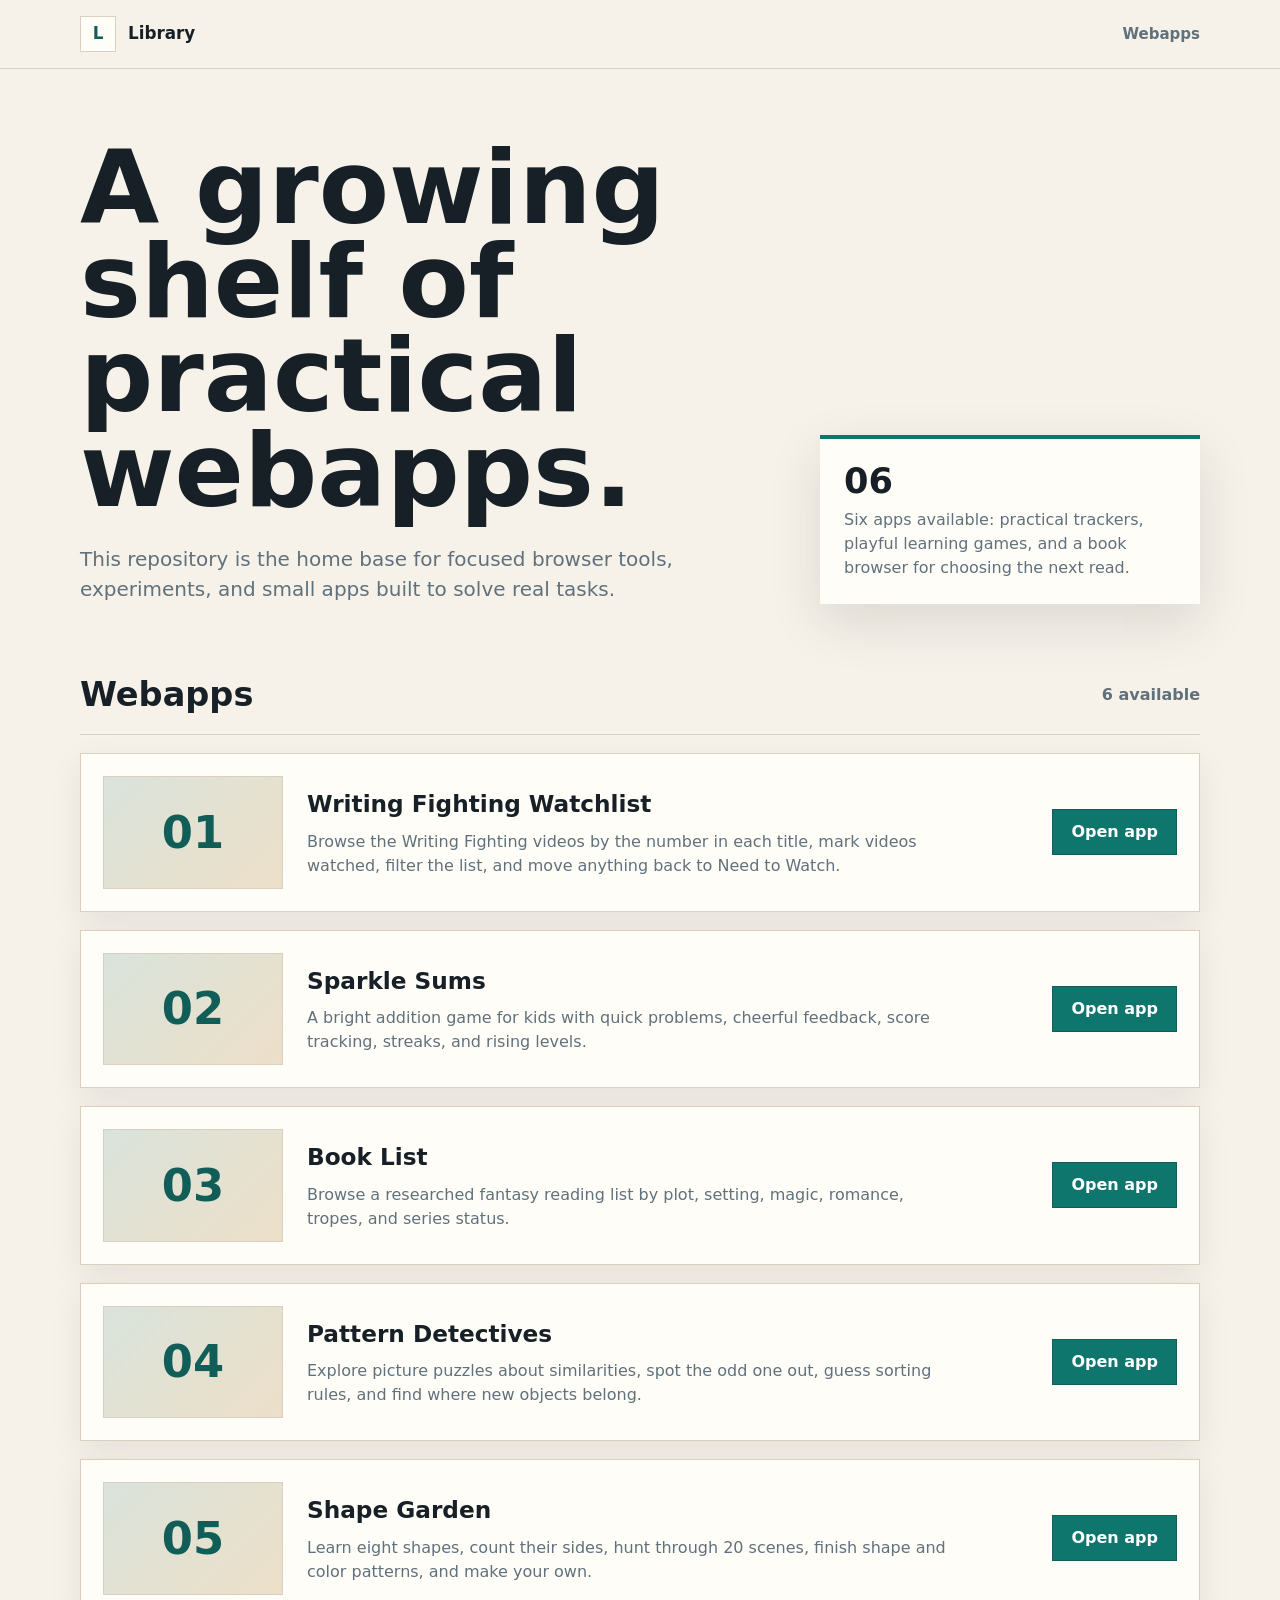
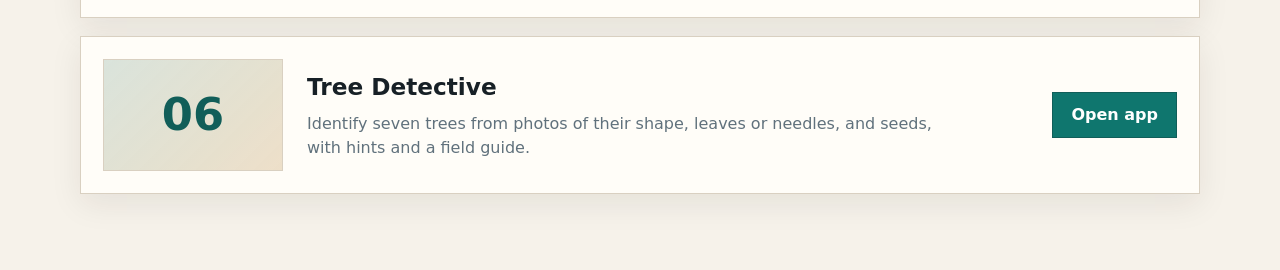
==== index.html @ df30adca "tree game creation" ====
<!DOCTYPE html>
<html lang="en">
<head>
  <meta charset="UTF-8" />
  <meta name="viewport" content="width=device-width, initial-scale=1.0" />
  <title>Library | Webapp Repository</title>
  <meta name="description" content="A growing library of small webapps and useful browser tools." />
  <style>
    :root {
      --ink: #172026;
      --muted: #60717c;
      --bg: #f6f2ea;
      --paper: #fffdf8;
      --line: #d9d0c1;
      --accent: #0f766e;
      --accent-dark: #115e59;
      --gold: #c38b2f;
      --shadow: 0 18px 50px rgba(35, 31, 24, 0.12);
    }

    * {
      box-sizing: border-box;
    }

    body {
      margin: 0;
      font-family: Inter, ui-sans-serif, system-ui, -apple-system, BlinkMacSystemFont, "Segoe UI", sans-serif;
      color: var(--ink);
      background: var(--bg);
      line-height: 1.5;
    }

    a {
      color: inherit;
      text-decoration: none;
    }

    .shell {
      width: min(1120px, calc(100% - 32px));
      margin: 0 auto;
    }

    header {
      border-bottom: 1px solid var(--line);
      background: rgba(246, 242, 234, 0.88);
      backdrop-filter: blur(12px);
      position: sticky;
      top: 0;
      z-index: 5;
    }

    nav {
      min-height: 68px;
      display: flex;
      align-items: center;
      justify-content: space-between;
      gap: 20px;
    }

    .brand {
      display: flex;
      align-items: center;
      gap: 12px;
      font-weight: 800;
      font-size: 1.05rem;
    }

    .mark {
      width: 36px;
      height: 36px;
      display: grid;
      place-items: center;
      border: 1px solid var(--line);
      background: var(--paper);
      color: var(--accent-dark);
      font-weight: 900;
    }

    .nav-link {
      color: var(--muted);
      font-weight: 700;
      font-size: 0.94rem;
    }

    main {
      min-height: calc(100vh - 69px);
    }

    .hero {
      padding: 72px 0 34px;
      display: grid;
      grid-template-columns: minmax(0, 1fr) 380px;
      gap: 52px;
      align-items: end;
    }

    h1 {
      margin: 0;
      max-width: 820px;
      font-size: clamp(3rem, 8vw, 6.8rem);
      line-height: 0.92;
      letter-spacing: 0;
    }

    .lead {
      margin: 26px 0 0;
      max-width: 660px;
      color: var(--muted);
      font-size: clamp(1.05rem, 2vw, 1.25rem);
    }

    .summary {
      border-top: 4px solid var(--accent);
      background: var(--paper);
      box-shadow: var(--shadow);
      padding: 24px;
    }

    .summary p {
      margin: 0;
      color: var(--muted);
    }

    .summary strong {
      display: block;
      color: var(--ink);
      font-size: 2.2rem;
      line-height: 1;
      margin-bottom: 10px;
    }

    .apps {
      padding: 32px 0 76px;
    }

    .section-title {
      display: flex;
      align-items: center;
      justify-content: space-between;
      gap: 18px;
      margin-bottom: 18px;
      border-bottom: 1px solid var(--line);
      padding-bottom: 14px;
    }

    h2 {
      margin: 0;
      font-size: clamp(1.5rem, 3vw, 2.1rem);
    }

    .count {
      color: var(--muted);
      font-weight: 700;
    }

    .app-card {
      display: grid;
      grid-template-columns: 180px minmax(0, 1fr) auto;
      align-items: center;
      gap: 24px;
      padding: 22px;
      background: var(--paper);
      border: 1px solid var(--line);
      box-shadow: 0 10px 30px rgba(35, 31, 24, 0.08);
    }

    .app-card + .app-card {
      margin-top: 18px;
    }

    .app-icon {
      aspect-ratio: 16 / 10;
      display: grid;
      place-items: center;
      background:
        linear-gradient(135deg, rgba(15, 118, 110, 0.12), rgba(195, 139, 47, 0.18)),
        var(--bg);
      border: 1px solid var(--line);
      color: var(--accent-dark);
      font-size: 2.8rem;
      font-weight: 900;
    }

    .app-card h3 {
      margin: 0 0 8px;
      font-size: 1.45rem;
    }

    .app-card p {
      margin: 0;
      color: var(--muted);
      max-width: 640px;
    }

    .button {
      display: inline-flex;
      align-items: center;
      justify-content: center;
      min-height: 46px;
      padding: 0 18px;
      background: var(--accent);
      color: #fff;
      font-weight: 800;
      border: 1px solid var(--accent-dark);
      white-space: nowrap;
    }

    .button:hover {
      background: var(--accent-dark);
    }

    @media (max-width: 820px) {
      .hero,
      .app-card {
        grid-template-columns: 1fr;
      }

      .hero {
        padding-top: 48px;
        gap: 28px;
      }

      .summary {
        max-width: 420px;
      }

      .app-icon {
        width: min(100%, 260px);
      }

      .button {
        width: 100%;
      }
    }
  </style>
</head>
<body>
  <header>
    <nav class="shell" aria-label="Main navigation">
      <a class="brand" href="index.html">
        <span class="mark">L</span>
        <span>Library</span>
      </a>
      <a class="nav-link" href="#apps">Webapps</a>
    </nav>
  </header>

  <main>
    <section class="hero shell">
      <div>
        <h1>A growing shelf of practical webapps.</h1>
        <p class="lead">This repository is the home base for focused browser tools, experiments, and small apps built to solve real tasks.</p>
      </div>
      <aside class="summary" aria-label="Repository summary">
        <strong data-app-total>06</strong>
        <p>Six apps available: practical trackers, playful learning games, and a book browser for choosing the next read.</p>
      </aside>
    </section>

    <section class="apps shell" id="apps" aria-labelledby="apps-title">
      <div class="section-title">
        <h2 id="apps-title">Webapps</h2>
        <span class="count" data-app-count>6 available</span>
      </div>

      <!-- APP_LIST_START -->
      <article class="app-card">
        <div class="app-icon" aria-hidden="true">01</div>
        <div>
          <h3>Writing Fighting Watchlist</h3>
          <p>Browse the Writing Fighting videos by the number in each title, mark videos watched, filter the list, and move anything back to Need to Watch.</p>
        </div>
        <a class="button" href="apps/writing-fighting-watchlist.html">Open app</a>
      </article>
      <article class="app-card">
        <div class="app-icon" aria-hidden="true">02</div>
        <div>
          <h3>Sparkle Sums</h3>
          <p>A bright addition game for kids with quick problems, cheerful feedback, score tracking, streaks, and rising levels.</p>
        </div>
        <a class="button" href="apps/sparkle-sums.html">Open app</a>
      </article>
      <article class="app-card">
        <div class="app-icon" aria-hidden="true">03</div>
        <div>
          <h3>Book List</h3>
          <p>Browse a researched fantasy reading list by plot, setting, magic, romance, tropes, and series status.</p>
        </div>
        <a class="button" href="apps/book-list.html">Open app</a>
      </article>
      <article class="app-card">
        <div class="app-icon" aria-hidden="true">04</div>
        <div>
          <h3>Pattern Detectives</h3>
          <p>Explore picture puzzles about similarities, spot the odd one out, guess sorting rules, and find where new objects belong.</p>
        </div>
        <a class="button" href="apps/pattern-detectives.html">Open app</a>
      </article>
            <article class="app-card">
        <div class="app-icon" aria-hidden="true">05</div>
        <div>
          <h3>Shape Garden</h3>
          <p>Learn eight shapes, count their sides, hunt through 20 scenes, finish shape and color patterns, and make your own.</p>
        </div>
        <a class="button" href="apps/shape-garden.html">Open app</a>
      </article>
            <article class="app-card">
        <div class="app-icon" aria-hidden="true">06</div>
        <div>
          <h3>Tree Detective</h3>
          <p>Identify seven trees from photos of their shape, leaves or needles, and seeds, with hints and a field guide.</p>
        </div>
        <a class="button" href="apps/tree-detective.html">Open app</a>
      </article>
      <!-- APP_LIST_END -->
    </section>
  </main>
</body>
</html>
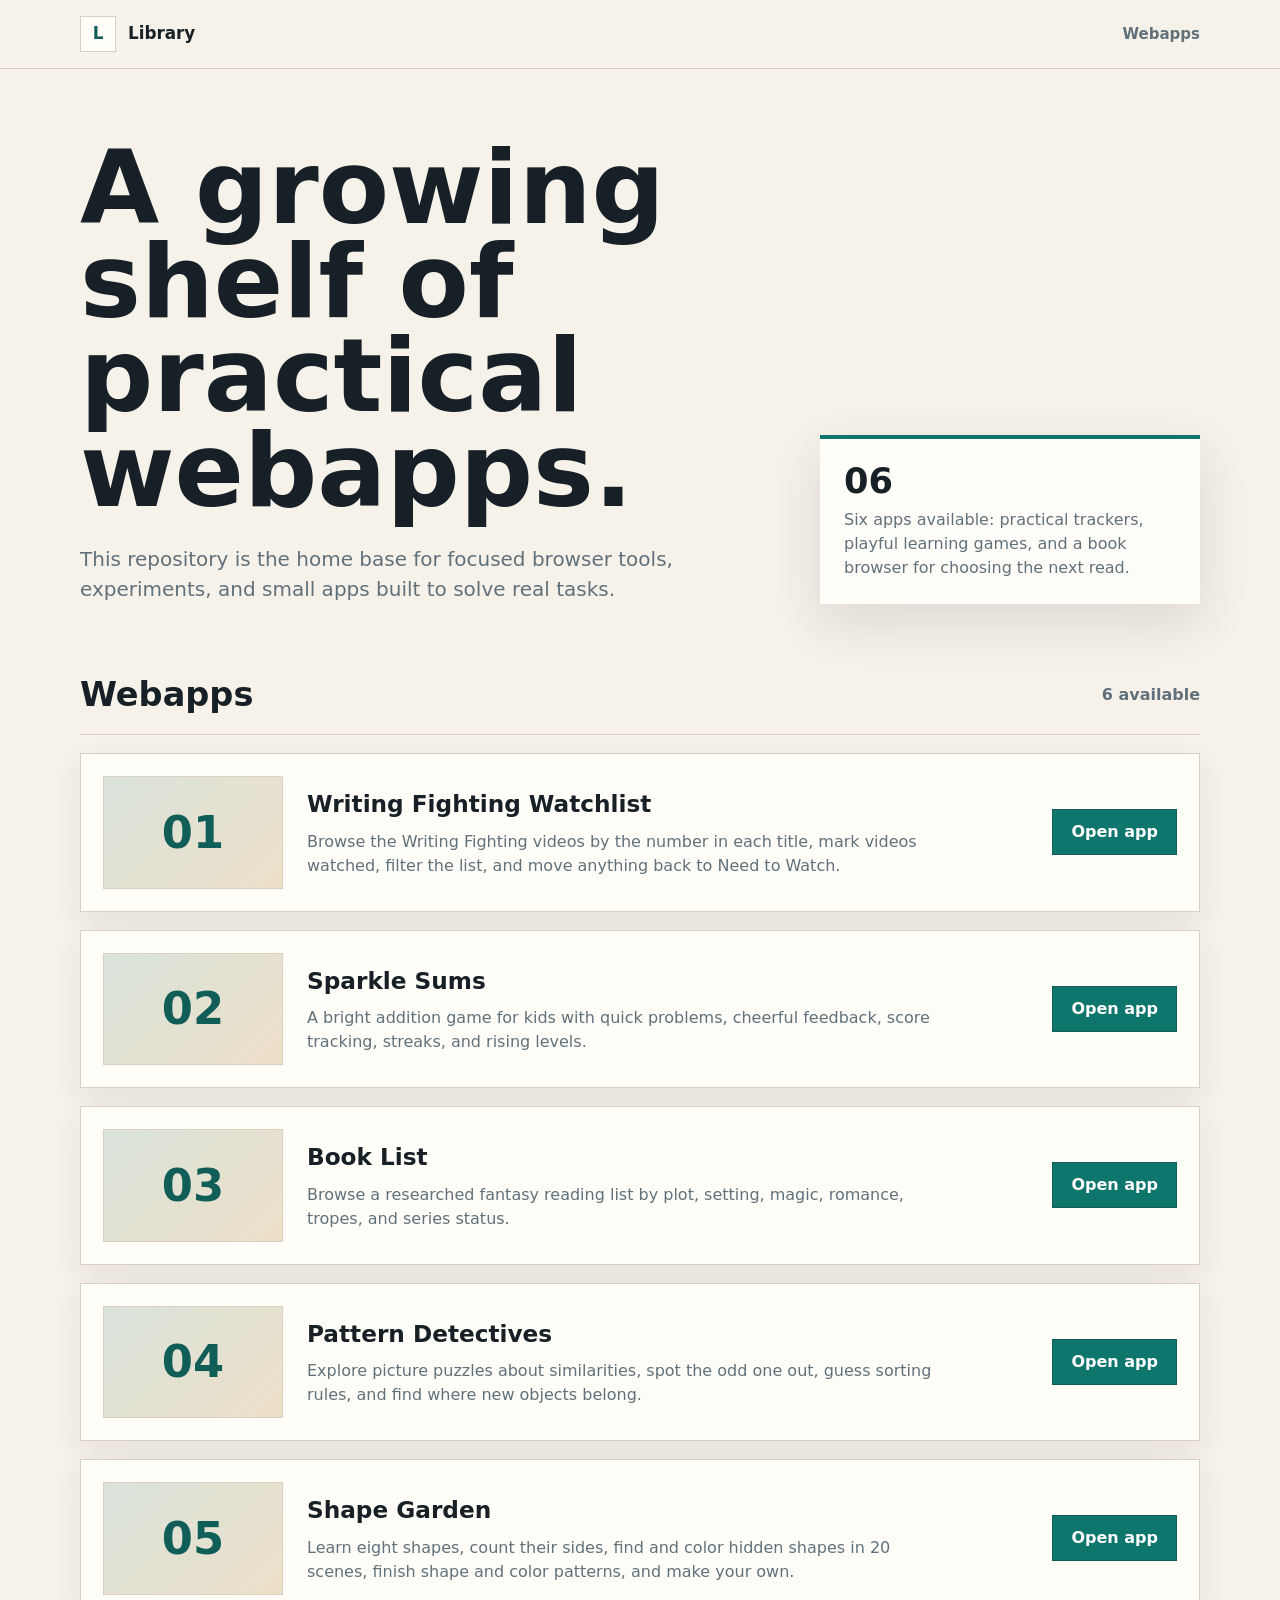
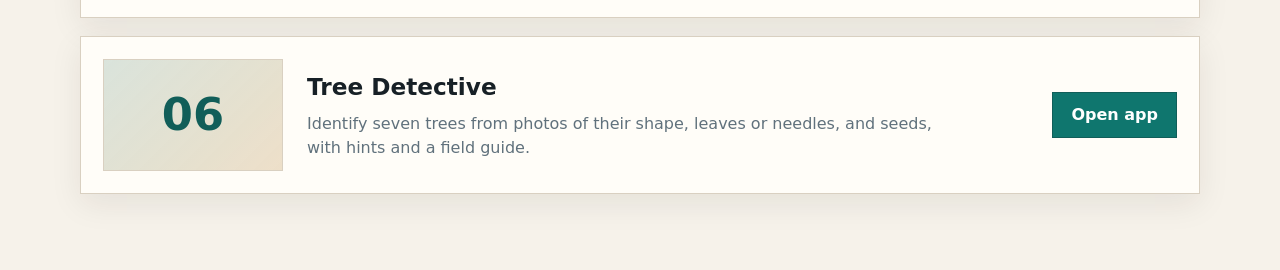
==== commit 62ab4cdb: "shape hunt update" ====
--- a/index.html
+++ b/index.html
@@ -300,7 +300,7 @@
         <div class="app-icon" aria-hidden="true">05</div>
         <div>
           <h3>Shape Garden</h3>
-          <p>Learn eight shapes, count their sides, hunt through 20 scenes, finish shape and color patterns, and make your own.</p>
+          <p>Learn eight shapes, count their sides, find and color hidden shapes in 20 scenes, finish shape and color patterns, and make your own.</p>
         </div>
         <a class="button" href="apps/shape-garden.html">Open app</a>
       </article>
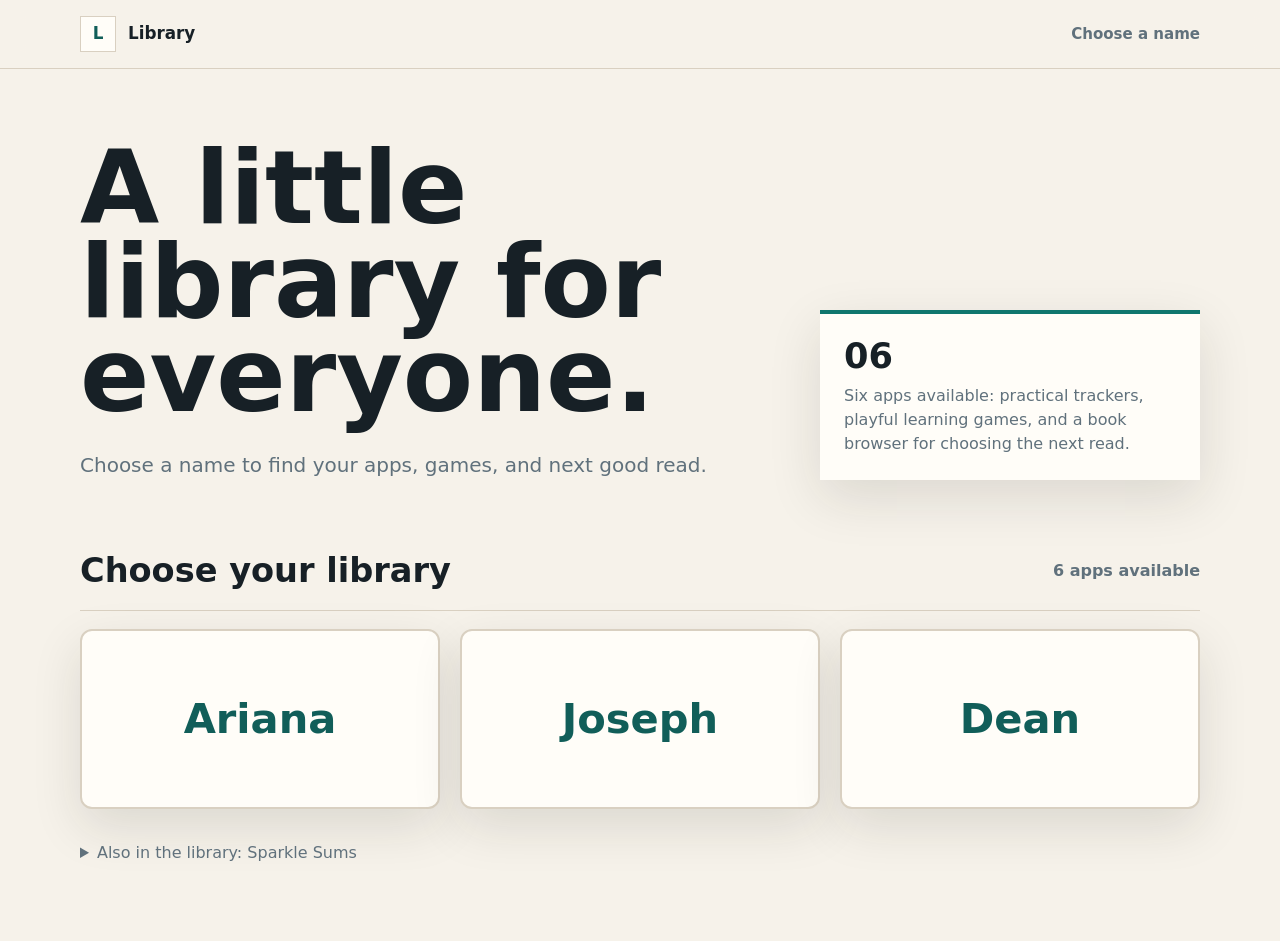
==== commit 22e34d30: "website update" ====
--- a/index.html
+++ b/index.html
@@ -232,6 +232,55 @@
         width: 100%;
       }
     }
+
+    [hidden] { display: none !important; }
+
+    .people {
+      display: grid;
+      grid-template-columns: repeat(3, minmax(0, 1fr));
+      gap: 20px;
+      margin-bottom: 32px;
+    }
+
+    .person-button {
+      min-height: 180px;
+      padding: 32px 20px;
+      border: 2px solid var(--line);
+      border-radius: 12px;
+      background: var(--paper);
+      color: var(--accent-dark);
+      box-shadow: var(--shadow);
+      font: inherit;
+      font-size: clamp(1.8rem, 4vw, 2.6rem);
+      font-weight: 800;
+      cursor: pointer;
+    }
+
+    .person-button:hover { border-color: var(--accent); }
+    .person-button[aria-expanded="true"] {
+      background: var(--accent-dark);
+      border-color: var(--accent-dark);
+      color: #fff;
+    }
+    :is(button, a):focus-visible {
+      outline: 3px solid var(--gold);
+      outline-offset: 5px;
+    }
+    .person-panel { scroll-margin-top: 90px; }
+    .empty-state {
+      padding: 36px;
+      border: 1px dashed var(--line);
+      border-radius: 12px;
+      background: var(--paper);
+      color: var(--muted);
+    }
+    .other-apps { margin: 32px 0 0; color: var(--muted); }
+    .other-apps a { color: var(--accent-dark); text-decoration: underline; }
+
+    @media (max-width: 600px) {
+      .people { grid-template-columns: 1fr; gap: 14px; }
+      .person-button { min-height: 108px; padding: 20px; }
+    }
   </style>
 </head>
 <body>
@@ -241,15 +290,15 @@
         <span class="mark">L</span>
         <span>Library</span>
       </a>
-      <a class="nav-link" href="#apps">Webapps</a>
+      <a class="nav-link" href="#apps">Choose a name</a>
     </nav>
   </header>
 
   <main>
     <section class="hero shell">
       <div>
-        <h1>A growing shelf of practical webapps.</h1>
-        <p class="lead">This repository is the home base for focused browser tools, experiments, and small apps built to solve real tasks.</p>
+        <h1>A little library for everyone.</h1>
+        <p class="lead">Choose a name to find your apps, games, and next good read.</p>
       </div>
       <aside class="summary" aria-label="Repository summary">
         <strong data-app-total>06</strong>
@@ -259,62 +308,111 @@
 
     <section class="apps shell" id="apps" aria-labelledby="apps-title">
       <div class="section-title">
-        <h2 id="apps-title">Webapps</h2>
-        <span class="count" data-app-count>6 available</span>
+        <h2 id="apps-title">Choose your library</h2>
+        <span class="count" data-app-count>6 apps available</span>
       </div>
+      <div class="people" aria-label="Choose a person">
+        <button class="person-button" type="button" id="ariana-button" aria-controls="ariana" aria-expanded="true">Ariana</button>
+        <button class="person-button" type="button" id="joseph-button" aria-controls="joseph" aria-expanded="true">Joseph</button>
+        <button class="person-button" type="button" id="dean-button" aria-controls="dean" aria-expanded="true">Dean</button>
+      </div>
 
       <!-- APP_LIST_START -->
-      <article class="app-card">
-        <div class="app-icon" aria-hidden="true">01</div>
-        <div>
-          <h3>Writing Fighting Watchlist</h3>
-          <p>Browse the Writing Fighting videos by the number in each title, mark videos watched, filter the list, and move anything back to Need to Watch.</p>
+      <section class="person-panel" id="ariana" aria-labelledby="ariana-title">
+        <div class="section-title">
+          <h2 id="ariana-title">Ariana</h2>
+          <span class="count">2 apps</span>
         </div>
-        <a class="button" href="apps/writing-fighting-watchlist.html">Open app</a>
-      </article>
-      <article class="app-card">
-        <div class="app-icon" aria-hidden="true">02</div>
-        <div>
-          <h3>Sparkle Sums</h3>
-          <p>A bright addition game for kids with quick problems, cheerful feedback, score tracking, streaks, and rising levels.</p>
+        <article class="app-card">
+          <div class="app-icon" aria-hidden="true">01</div>
+          <div>
+            <h3>Writing Fighting Watchlist</h3>
+            <p>Browse the Writing Fighting videos by the number in each title, mark videos watched, filter the list, and move anything back to Need to Watch.</p>
+          </div>
+          <a class="button" href="apps/writing-fighting-watchlist.html">Open app</a>
+        </article>
+        <article class="app-card">
+          <div class="app-icon" aria-hidden="true">03</div>
+          <div>
+            <h3>Book List</h3>
+            <p>Browse a researched fantasy reading list by plot, setting, magic, romance, tropes, and series status.</p>
+          </div>
+          <a class="button" href="apps/book-list.html">Open app</a>
+        </article>
+      </section>
+      <section class="person-panel" id="joseph" aria-labelledby="joseph-title">
+        <div class="section-title">
+          <h2 id="joseph-title">Joseph</h2>
+          <span class="count">3 apps</span>
         </div>
-        <a class="button" href="apps/sparkle-sums.html">Open app</a>
-      </article>
-      <article class="app-card">
-        <div class="app-icon" aria-hidden="true">03</div>
-        <div>
-          <h3>Book List</h3>
-          <p>Browse a researched fantasy reading list by plot, setting, magic, romance, tropes, and series status.</p>
+        <article class="app-card">
+          <div class="app-icon" aria-hidden="true">04</div>
+          <div>
+            <h3>Pattern Detectives</h3>
+            <p>Explore picture puzzles about similarities, spot the odd one out, guess sorting rules, and find where new objects belong.</p>
+          </div>
+          <a class="button" href="apps/pattern-detectives.html">Open app</a>
+        </article>
+        <article class="app-card">
+          <div class="app-icon" aria-hidden="true">05</div>
+          <div>
+            <h3>Shape Garden</h3>
+            <p>Learn eight shapes, count their sides, find and color hidden shapes in 20 scenes, finish shape and color patterns, and make your own.</p>
+          </div>
+          <a class="button" href="apps/shape-garden.html">Open app</a>
+        </article>
+        <article class="app-card">
+          <div class="app-icon" aria-hidden="true">06</div>
+          <div>
+            <h3>Tree Detective</h3>
+            <p>Identify seven trees from photos of their shape, leaves or needles, and seeds, with hints and a field guide.</p>
+          </div>
+          <a class="button" href="apps/tree-detective.html">Open app</a>
+        </article>
+      </section>
+      <section class="person-panel" id="dean" aria-labelledby="dean-title">
+        <div class="section-title">
+          <h2 id="dean-title">Dean</h2>
+          <span class="count">0 apps</span>
         </div>
-        <a class="button" href="apps/book-list.html">Open app</a>
-      </article>
-      <article class="app-card">
-        <div class="app-icon" aria-hidden="true">04</div>
-        <div>
-          <h3>Pattern Detectives</h3>
-          <p>Explore picture puzzles about similarities, spot the odd one out, guess sorting rules, and find where new objects belong.</p>
-        </div>
-        <a class="button" href="apps/pattern-detectives.html">Open app</a>
-      </article>
-            <article class="app-card">
-        <div class="app-icon" aria-hidden="true">05</div>
-        <div>
-          <h3>Shape Garden</h3>
-          <p>Learn eight shapes, count their sides, find and color hidden shapes in 20 scenes, finish shape and color patterns, and make your own.</p>
-        </div>
-        <a class="button" href="apps/shape-garden.html">Open app</a>
-      </article>
-            <article class="app-card">
-        <div class="app-icon" aria-hidden="true">06</div>
-        <div>
-          <h3>Tree Detective</h3>
-          <p>Identify seven trees from photos of their shape, leaves or needles, and seeds, with hints and a field guide.</p>
-        </div>
-        <a class="button" href="apps/tree-detective.html">Open app</a>
-      </article>
+        <p class="empty-state">No apps here yet.</p>
+      </section>
+      <details class="other-apps">
+        <summary>Also in the library: Sparkle Sums</summary>
+        <article class="app-card">
+          <div class="app-icon" aria-hidden="true">02</div>
+          <div>
+            <h3>Sparkle Sums</h3>
+            <p>A bright addition game for kids with quick problems, cheerful feedback, score tracking, streaks, and rising levels.</p>
+          </div>
+          <a class="button" href="apps/sparkle-sums.html">Open app</a>
+        </article>
+      </details>
       <!-- APP_LIST_END -->
     </section>
   </main>
+  <script>
+    const people = ['ariana', 'joseph', 'dean'];
+    function showLibrary(person) {
+      people.forEach(name => {
+        const selected = name === person;
+        document.getElementById(name).hidden = !selected;
+        document.getElementById(name + '-button').setAttribute('aria-expanded', String(selected));
+      });
+    }
+    people.forEach(name => {
+      document.getElementById(name + '-button').addEventListener('click', () => {
+        showLibrary(name);
+        history.pushState(null, '', '#' + name);
+      });
+    });
+    function showFromHash() {
+      const person = location.hash.slice(1);
+      showLibrary(people.includes(person) ? person : null);
+    }
+    window.addEventListener('hashchange', showFromHash);
+    showFromHash();
+  </script>
 </body>
 </html>
 
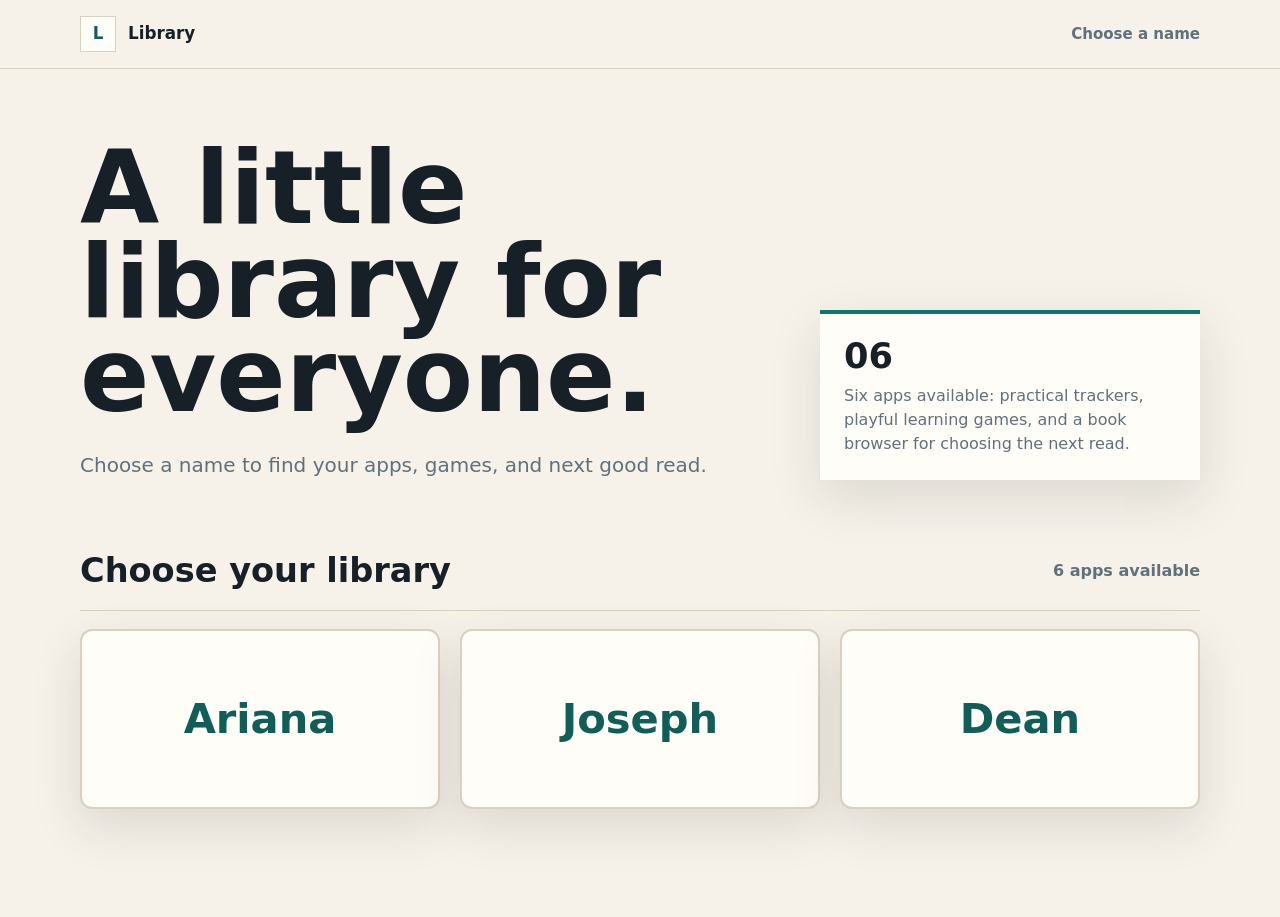
==== commit d87b9085: "website update 2" ====
--- a/index.html
+++ b/index.html
@@ -274,8 +274,6 @@
       background: var(--paper);
       color: var(--muted);
     }
-    .other-apps { margin: 32px 0 0; color: var(--muted); }
-    .other-apps a { color: var(--accent-dark); text-decoration: underline; }
 
     @media (max-width: 600px) {
       .people { grid-template-columns: 1fr; gap: 14px; }
@@ -343,8 +341,16 @@
       <section class="person-panel" id="joseph" aria-labelledby="joseph-title">
         <div class="section-title">
           <h2 id="joseph-title">Joseph</h2>
-          <span class="count">3 apps</span>
+          <span class="count">4 apps</span>
         </div>
+        <article class="app-card">
+          <div class="app-icon" aria-hidden="true">02</div>
+          <div>
+            <h3>Sparkle Sums</h3>
+            <p>A bright addition game for kids with quick problems, cheerful feedback, score tracking, streaks, and rising levels.</p>
+          </div>
+          <a class="button" href="apps/sparkle-sums.html">Open app</a>
+        </article>
         <article class="app-card">
           <div class="app-icon" aria-hidden="true">04</div>
           <div>
@@ -377,17 +383,6 @@
         </div>
         <p class="empty-state">No apps here yet.</p>
       </section>
-      <details class="other-apps">
-        <summary>Also in the library: Sparkle Sums</summary>
-        <article class="app-card">
-          <div class="app-icon" aria-hidden="true">02</div>
-          <div>
-            <h3>Sparkle Sums</h3>
-            <p>A bright addition game for kids with quick problems, cheerful feedback, score tracking, streaks, and rising levels.</p>
-          </div>
-          <a class="button" href="apps/sparkle-sums.html">Open app</a>
-        </article>
-      </details>
       <!-- APP_LIST_END -->
     </section>
   </main>
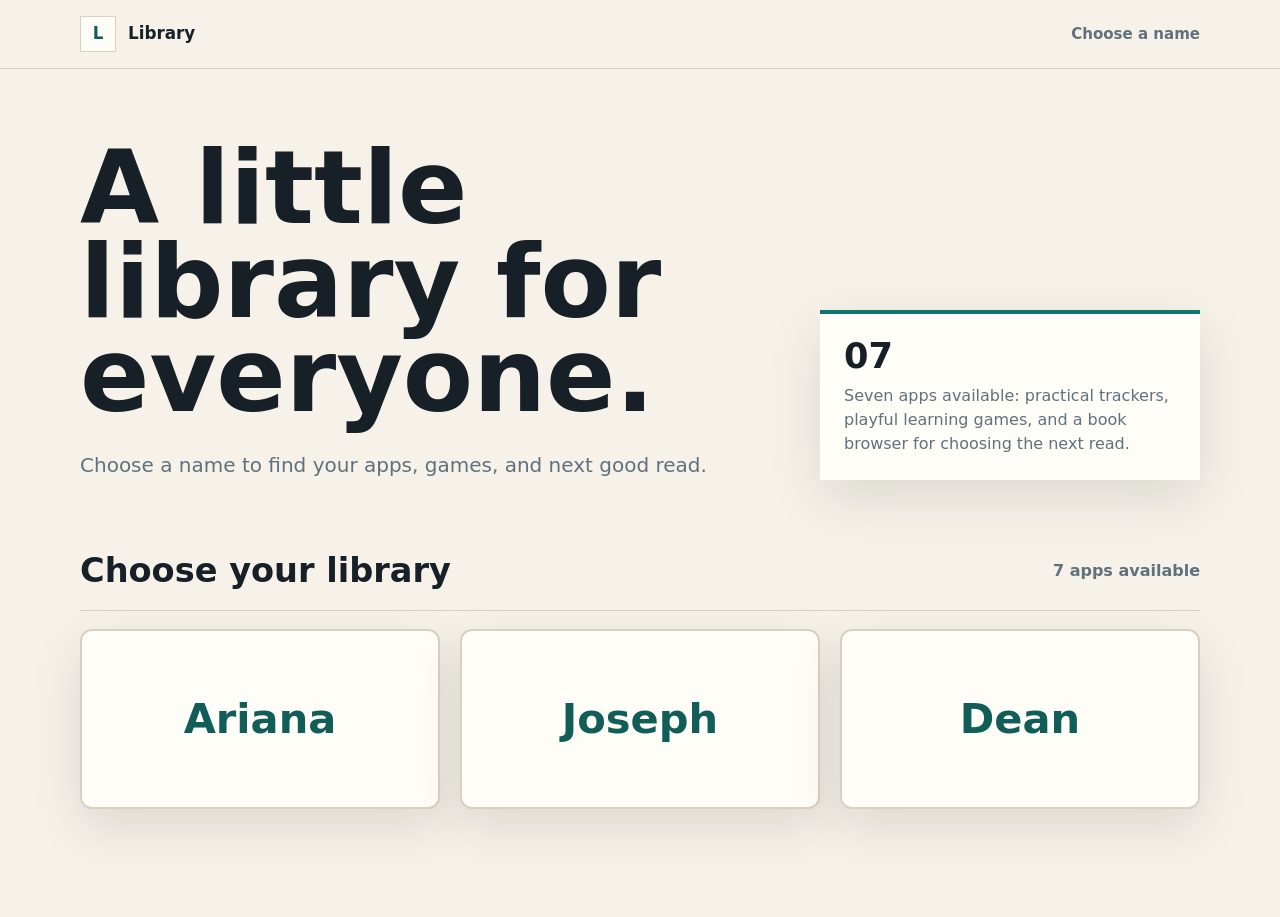
==== commit 69453658: "coin game" ====
--- a/index.html
+++ b/index.html
@@ -299,15 +299,15 @@
         <p class="lead">Choose a name to find your apps, games, and next good read.</p>
       </div>
       <aside class="summary" aria-label="Repository summary">
-        <strong data-app-total>06</strong>
-        <p>Six apps available: practical trackers, playful learning games, and a book browser for choosing the next read.</p>
+        <strong data-app-total>07</strong>
+        <p>Seven apps available: practical trackers, playful learning games, and a book browser for choosing the next read.</p>
       </aside>
     </section>
 
     <section class="apps shell" id="apps" aria-labelledby="apps-title">
       <div class="section-title">
         <h2 id="apps-title">Choose your library</h2>
-        <span class="count" data-app-count>6 apps available</span>
+        <span class="count" data-app-count>7 apps available</span>
       </div>
       <div class="people" aria-label="Choose a person">
         <button class="person-button" type="button" id="ariana-button" aria-controls="ariana" aria-expanded="true">Ariana</button>
@@ -341,7 +341,7 @@
       <section class="person-panel" id="joseph" aria-labelledby="joseph-title">
         <div class="section-title">
           <h2 id="joseph-title">Joseph</h2>
-          <span class="count">4 apps</span>
+          <span class="count">5 apps</span>
         </div>
         <article class="app-card">
           <div class="app-icon" aria-hidden="true">02</div>
@@ -374,6 +374,14 @@
             <p>Identify seven trees from photos of their shape, leaves or needles, and seeds, with hints and a field guide.</p>
           </div>
           <a class="button" href="apps/tree-detective.html">Open app</a>
+        </article>
+        <article class="app-card">
+          <div class="app-icon" aria-hidden="true">07</div>
+          <div>
+            <h3>Money Game</h3>
+            <p>Meet pennies, nickels, dimes, and quarters, find the right coin, and sort a pile into containers while hearing each coin's name.</p>
+          </div>
+          <a class="button" href="apps/money-game.html">Open app</a>
         </article>
       </section>
       <section class="person-panel" id="dean" aria-labelledby="dean-title">
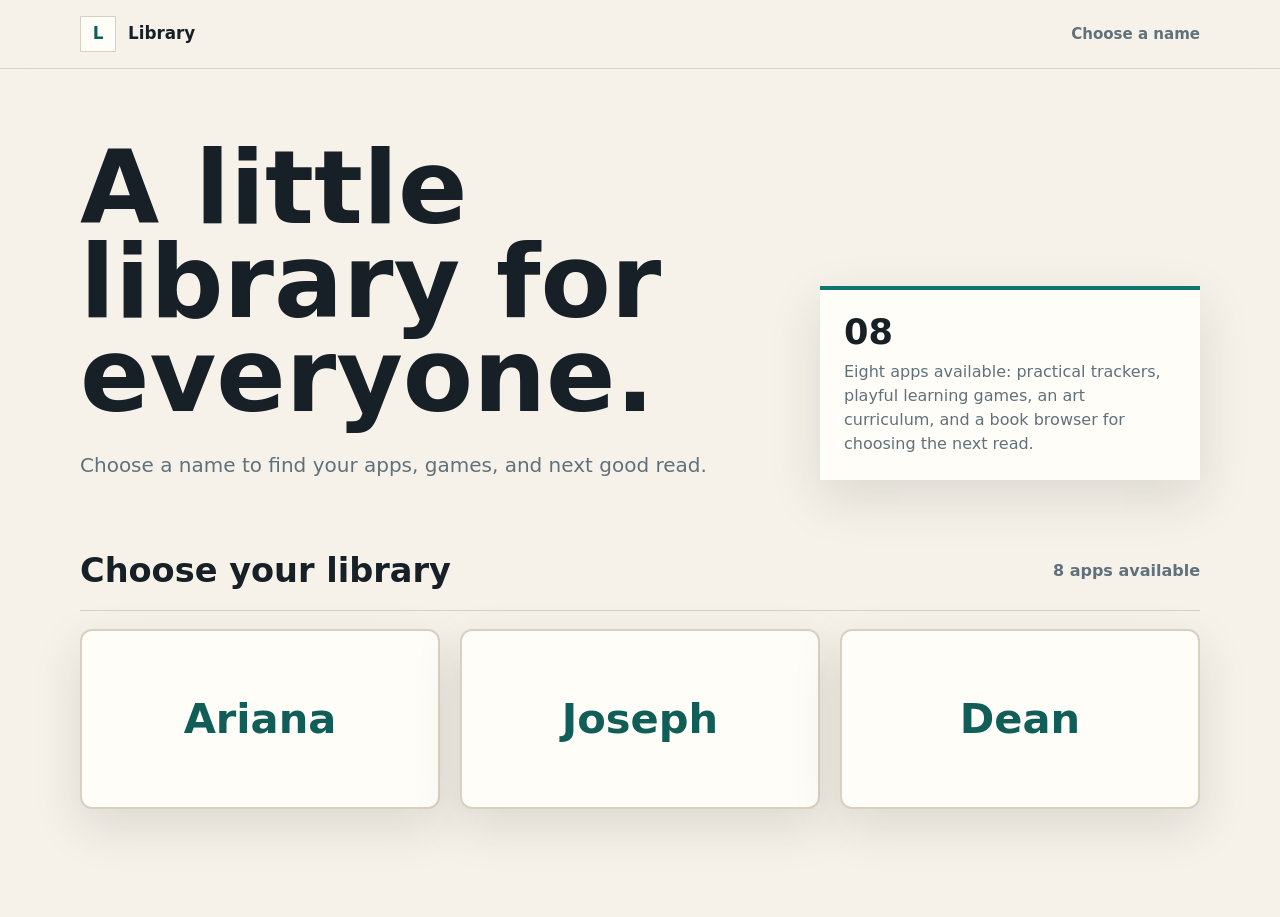
==== commit d33c0f75: "Add Joseph art curriculum with games and household projects" ====
--- a/index.html
+++ b/index.html
@@ -299,15 +299,15 @@
         <p class="lead">Choose a name to find your apps, games, and next good read.</p>
       </div>
       <aside class="summary" aria-label="Repository summary">
-        <strong data-app-total>07</strong>
-        <p>Seven apps available: practical trackers, playful learning games, and a book browser for choosing the next read.</p>
+        <strong data-app-total>08</strong>
+        <p>Eight apps available: practical trackers, playful learning games, an art curriculum, and a book browser for choosing the next read.</p>
       </aside>
     </section>
 
     <section class="apps shell" id="apps" aria-labelledby="apps-title">
       <div class="section-title">
         <h2 id="apps-title">Choose your library</h2>
-        <span class="count" data-app-count>7 apps available</span>
+        <span class="count" data-app-count>8 apps available</span>
       </div>
       <div class="people" aria-label="Choose a person">
         <button class="person-button" type="button" id="ariana-button" aria-controls="ariana" aria-expanded="true">Ariana</button>
@@ -332,8 +332,8 @@
         <article class="app-card">
           <div class="app-icon" aria-hidden="true">03</div>
           <div>
-            <h3>Book List</h3>
-            <p>Browse a researched fantasy reading list by plot, setting, magic, romance, tropes, and series status.</p>
+            <h3>Book Tracker and List</h3>
+            <p>Track books, ratings, notes, and reading priorities; browse genres, plots, and series reading orders.</p>
           </div>
           <a class="button" href="apps/book-list.html">Open app</a>
         </article>
@@ -341,7 +341,7 @@
       <section class="person-panel" id="joseph" aria-labelledby="joseph-title">
         <div class="section-title">
           <h2 id="joseph-title">Joseph</h2>
-          <span class="count">5 apps</span>
+          <span class="count">6 apps</span>
         </div>
         <article class="app-card">
           <div class="app-icon" aria-hidden="true">02</div>
@@ -382,6 +382,14 @@
             <p>Meet pennies, nickels, dimes, and quarters, find the right coin, and sort a pile into containers while hearing each coin's name.</p>
           </div>
           <a class="button" href="apps/money-game.html">Open app</a>
+        </article>
+        <article class="app-card">
+          <div class="app-icon" aria-hidden="true">08</div>
+          <div>
+            <h3>Joseph’s Art Studio</h3>
+            <p>Explore art through short lessons, visual games, famous artists, and 26 projects using everyday supplies.</p>
+          </div>
+          <a class="button" href="apps/art-studio.html">Open app</a>
         </article>
       </section>
       <section class="person-panel" id="dean" aria-labelledby="dean-title">
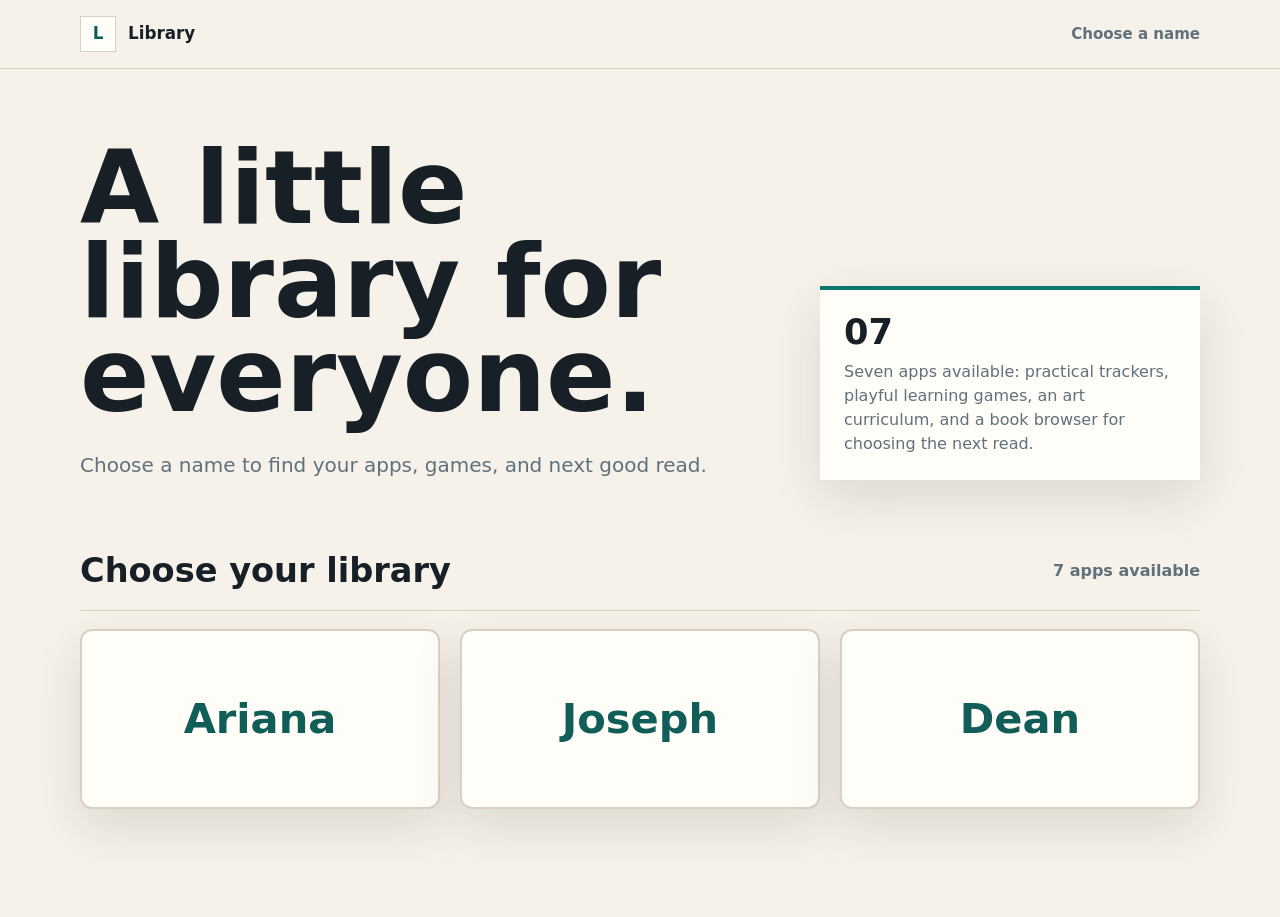
==== commit 43613f6d: "art updates" ====
--- a/index.html
+++ b/index.html
@@ -153,33 +153,45 @@
       font-weight: 700;
     }
 
+    .app-grid {
+      display: grid;
+      grid-template-columns: repeat(3, minmax(0, 1fr));
+      gap: 24px;
+    }
+
     .app-card {
-      display: grid;
-      grid-template-columns: 180px minmax(0, 1fr) auto;
-      align-items: center;
-      gap: 24px;
-      padding: 22px;
+      display: flex;
+      flex-direction: column;
+      min-width: 0;
       background: var(--paper);
       border: 1px solid var(--line);
+      border-radius: 14px;
+      overflow: hidden;
       box-shadow: 0 10px 30px rgba(35, 31, 24, 0.08);
     }
 
-    .app-card + .app-card {
-      margin-top: 18px;
-    }
-
-    .app-icon {
-      aspect-ratio: 16 / 10;
-      display: grid;
-      place-items: center;
-      background:
-        linear-gradient(135deg, rgba(15, 118, 110, 0.12), rgba(195, 139, 47, 0.18)),
-        var(--bg);
-      border: 1px solid var(--line);
-      color: var(--accent-dark);
-      font-size: 2.8rem;
-      font-weight: 900;
-    }
+    .app-icon { position: relative; }
+    .app-icon img {
+      display: block;
+      width: 100%;
+      height: auto;
+      aspect-ratio: 8 / 5;
+      object-fit: cover;
+    }
+    .app-number {
+      position: absolute;
+      top: 12px;
+      left: 12px;
+      padding: 3px 9px;
+      border: 1px solid rgba(23, 32, 38, 0.12);
+      border-radius: 20px;
+      background: rgba(255, 253, 248, 0.9);
+      color: var(--muted);
+      font-size: 0.75rem;
+      font-weight: 800;
+    }
+    .app-card > div:not(.app-icon) { padding: 22px 22px 24px; }
+    .app-card > .button { margin: auto 22px 22px; }
 
     .app-card h3 {
       margin: 0 0 8px;
@@ -210,8 +222,7 @@
     }
 
     @media (max-width: 820px) {
-      .hero,
-      .app-card {
+      .hero {
         grid-template-columns: 1fr;
       }
 
@@ -224,13 +235,8 @@
         max-width: 420px;
       }
 
-      .app-icon {
-        width: min(100%, 260px);
-      }
-
-      .button {
-        width: 100%;
-      }
+      .app-grid { grid-template-columns: repeat(2, minmax(0, 1fr)); }
+
     }
 
     [hidden] { display: none !important; }
@@ -276,6 +282,7 @@
     }
 
     @media (max-width: 600px) {
+      .app-grid { grid-template-columns: 1fr; }
       .people { grid-template-columns: 1fr; gap: 14px; }
       .person-button { min-height: 108px; padding: 20px; }
     }
@@ -299,15 +306,15 @@
         <p class="lead">Choose a name to find your apps, games, and next good read.</p>
       </div>
       <aside class="summary" aria-label="Repository summary">
-        <strong data-app-total>08</strong>
-        <p>Eight apps available: practical trackers, playful learning games, an art curriculum, and a book browser for choosing the next read.</p>
+        <strong data-app-total>07</strong>
+        <p>Seven apps available: practical trackers, playful learning games, an art curriculum, and a book browser for choosing the next read.</p>
       </aside>
     </section>
 
     <section class="apps shell" id="apps" aria-labelledby="apps-title">
       <div class="section-title">
         <h2 id="apps-title">Choose your library</h2>
-        <span class="count" data-app-count>8 apps available</span>
+        <span class="count" data-app-count>7 apps available</span>
       </div>
       <div class="people" aria-label="Choose a person">
         <button class="person-button" type="button" id="ariana-button" aria-controls="ariana" aria-expanded="true">Ariana</button>
@@ -321,8 +328,9 @@
           <h2 id="ariana-title">Ariana</h2>
           <span class="count">2 apps</span>
         </div>
-        <article class="app-card">
-          <div class="app-icon" aria-hidden="true">01</div>
+        <div class="app-grid">
+        <article class="app-card">
+          <div class="app-icon" aria-hidden="true"><img src="apps/assets/library-thumbnails/writing-fighting-watchlist.svg" alt="" width="480" height="300" /><span class="app-number">01</span></div>
           <div>
             <h3>Writing Fighting Watchlist</h3>
             <p>Browse the Writing Fighting videos by the number in each title, mark videos watched, filter the list, and move anything back to Need to Watch.</p>
@@ -330,37 +338,31 @@
           <a class="button" href="apps/writing-fighting-watchlist.html">Open app</a>
         </article>
         <article class="app-card">
-          <div class="app-icon" aria-hidden="true">03</div>
+          <div class="app-icon" aria-hidden="true"><img src="apps/assets/library-thumbnails/book-list.svg" alt="" width="480" height="300" /><span class="app-number">03</span></div>
           <div>
             <h3>Book Tracker and List</h3>
             <p>Track books, ratings, notes, and reading priorities; browse genres, plots, and series reading orders.</p>
           </div>
           <a class="button" href="apps/book-list.html">Open app</a>
         </article>
+        </div>
       </section>
       <section class="person-panel" id="joseph" aria-labelledby="joseph-title">
         <div class="section-title">
           <h2 id="joseph-title">Joseph</h2>
-          <span class="count">6 apps</span>
+          <span class="count">5 apps</span>
         </div>
-        <article class="app-card">
-          <div class="app-icon" aria-hidden="true">02</div>
-          <div>
-            <h3>Sparkle Sums</h3>
-            <p>A bright addition game for kids with quick problems, cheerful feedback, score tracking, streaks, and rising levels.</p>
-          </div>
-          <a class="button" href="apps/sparkle-sums.html">Open app</a>
-        </article>
-        <article class="app-card">
-          <div class="app-icon" aria-hidden="true">04</div>
-          <div>
-            <h3>Pattern Detectives</h3>
+        <div class="app-grid">
+        <article class="app-card">
+          <div class="app-icon" aria-hidden="true"><img src="apps/assets/library-thumbnails/pattern-detectives.svg" alt="" width="480" height="300" /><span class="app-number">04</span></div>
+          <div>
+            <h3>Groupings Game</h3>
             <p>Explore picture puzzles about similarities, spot the odd one out, guess sorting rules, and find where new objects belong.</p>
           </div>
           <a class="button" href="apps/pattern-detectives.html">Open app</a>
         </article>
         <article class="app-card">
-          <div class="app-icon" aria-hidden="true">05</div>
+          <div class="app-icon" aria-hidden="true"><img src="apps/assets/library-thumbnails/shape-garden.svg" alt="" width="480" height="300" /><span class="app-number">05</span></div>
           <div>
             <h3>Shape Garden</h3>
             <p>Learn eight shapes, count their sides, find and color hidden shapes in 20 scenes, finish shape and color patterns, and make your own.</p>
@@ -368,15 +370,15 @@
           <a class="button" href="apps/shape-garden.html">Open app</a>
         </article>
         <article class="app-card">
-          <div class="app-icon" aria-hidden="true">06</div>
-          <div>
-            <h3>Tree Detective</h3>
+          <div class="app-icon" aria-hidden="true"><img src="apps/assets/library-thumbnails/tree-detective.svg" alt="" width="480" height="300" /><span class="app-number">06</span></div>
+          <div>
+            <h3>Tree Identification</h3>
             <p>Identify seven trees from photos of their shape, leaves or needles, and seeds, with hints and a field guide.</p>
           </div>
           <a class="button" href="apps/tree-detective.html">Open app</a>
         </article>
         <article class="app-card">
-          <div class="app-icon" aria-hidden="true">07</div>
+          <div class="app-icon" aria-hidden="true"><img src="apps/assets/library-thumbnails/money-game.svg" alt="" width="480" height="300" /><span class="app-number">07</span></div>
           <div>
             <h3>Money Game</h3>
             <p>Meet pennies, nickels, dimes, and quarters, find the right coin, and sort a pile into containers while hearing each coin's name.</p>
@@ -384,13 +386,14 @@
           <a class="button" href="apps/money-game.html">Open app</a>
         </article>
         <article class="app-card">
-          <div class="app-icon" aria-hidden="true">08</div>
+          <div class="app-icon" aria-hidden="true"><img src="apps/assets/library-thumbnails/art-studio.svg" alt="" width="480" height="300" /><span class="app-number">08</span></div>
           <div>
             <h3>Joseph’s Art Studio</h3>
             <p>Explore art through short lessons, visual games, famous artists, and 26 projects using everyday supplies.</p>
           </div>
           <a class="button" href="apps/art-studio.html">Open app</a>
         </article>
+        </div>
       </section>
       <section class="person-panel" id="dean" aria-labelledby="dean-title">
         <div class="section-title">
